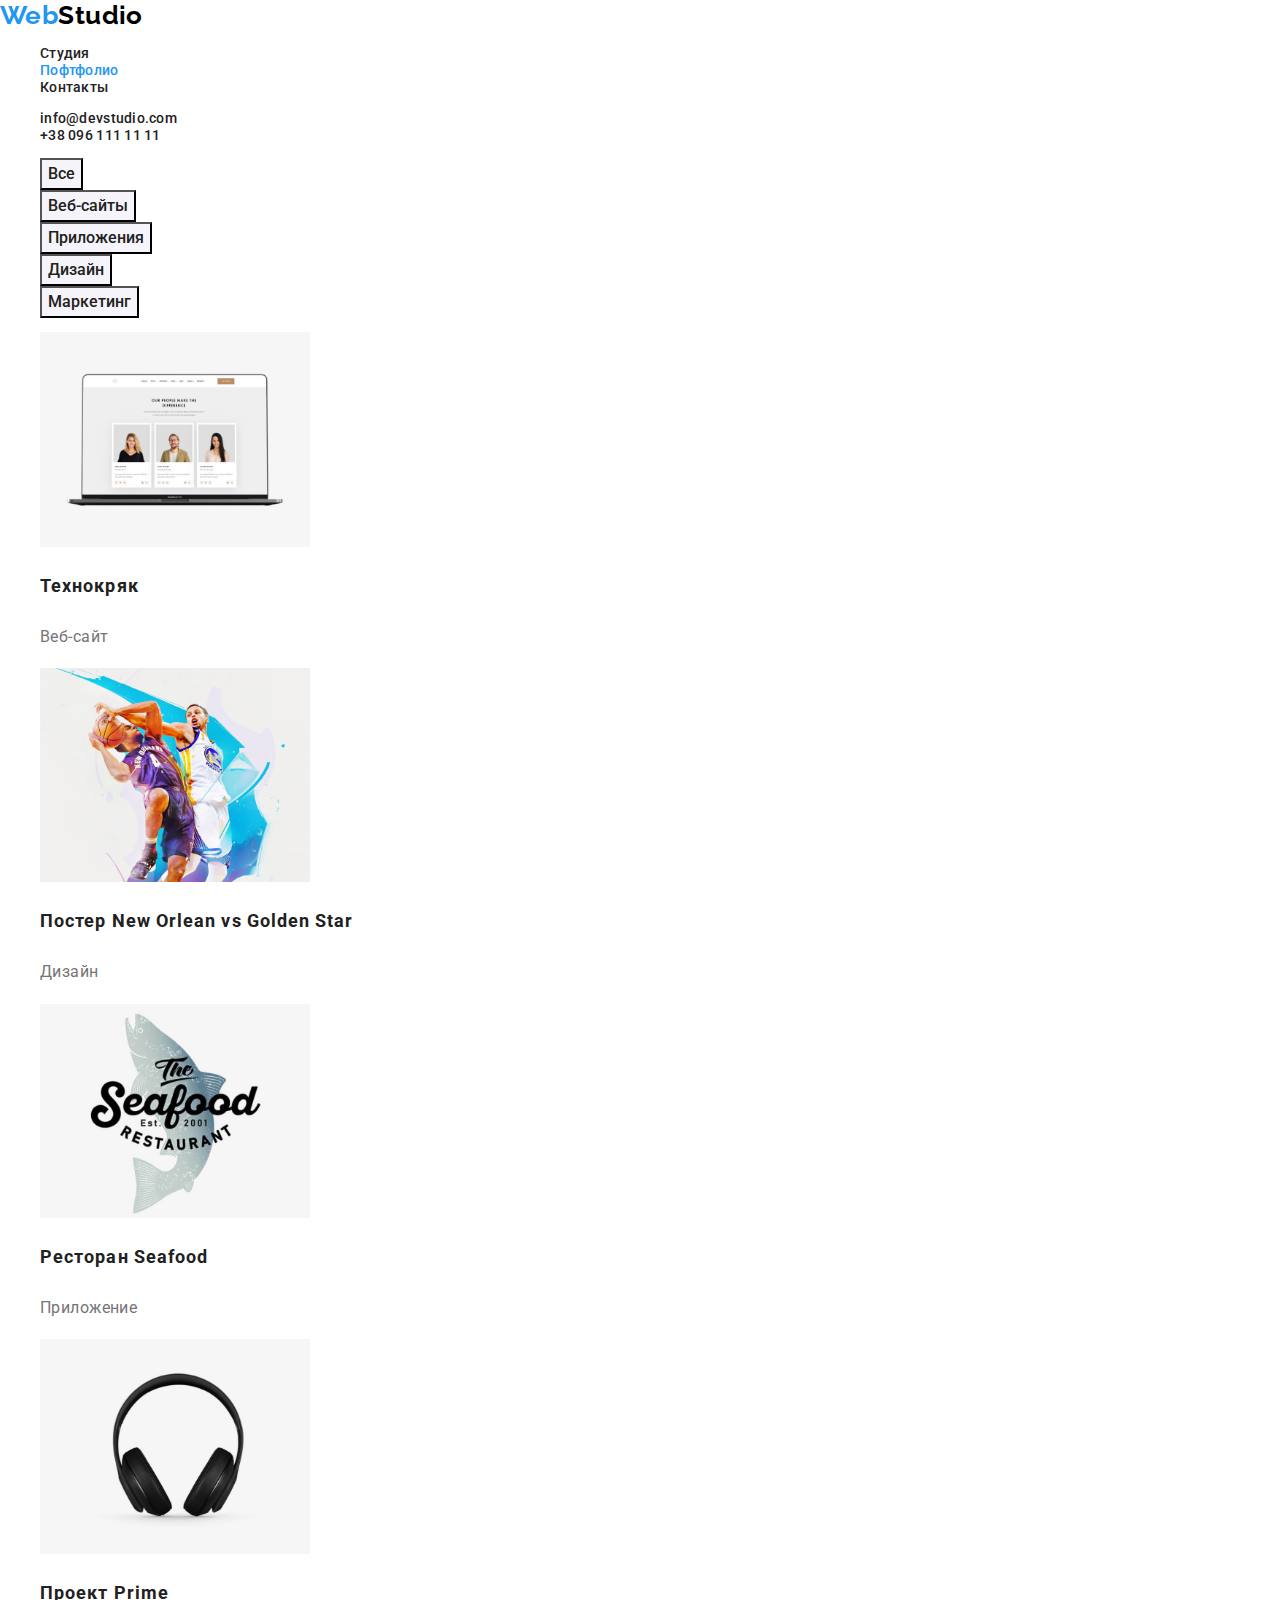
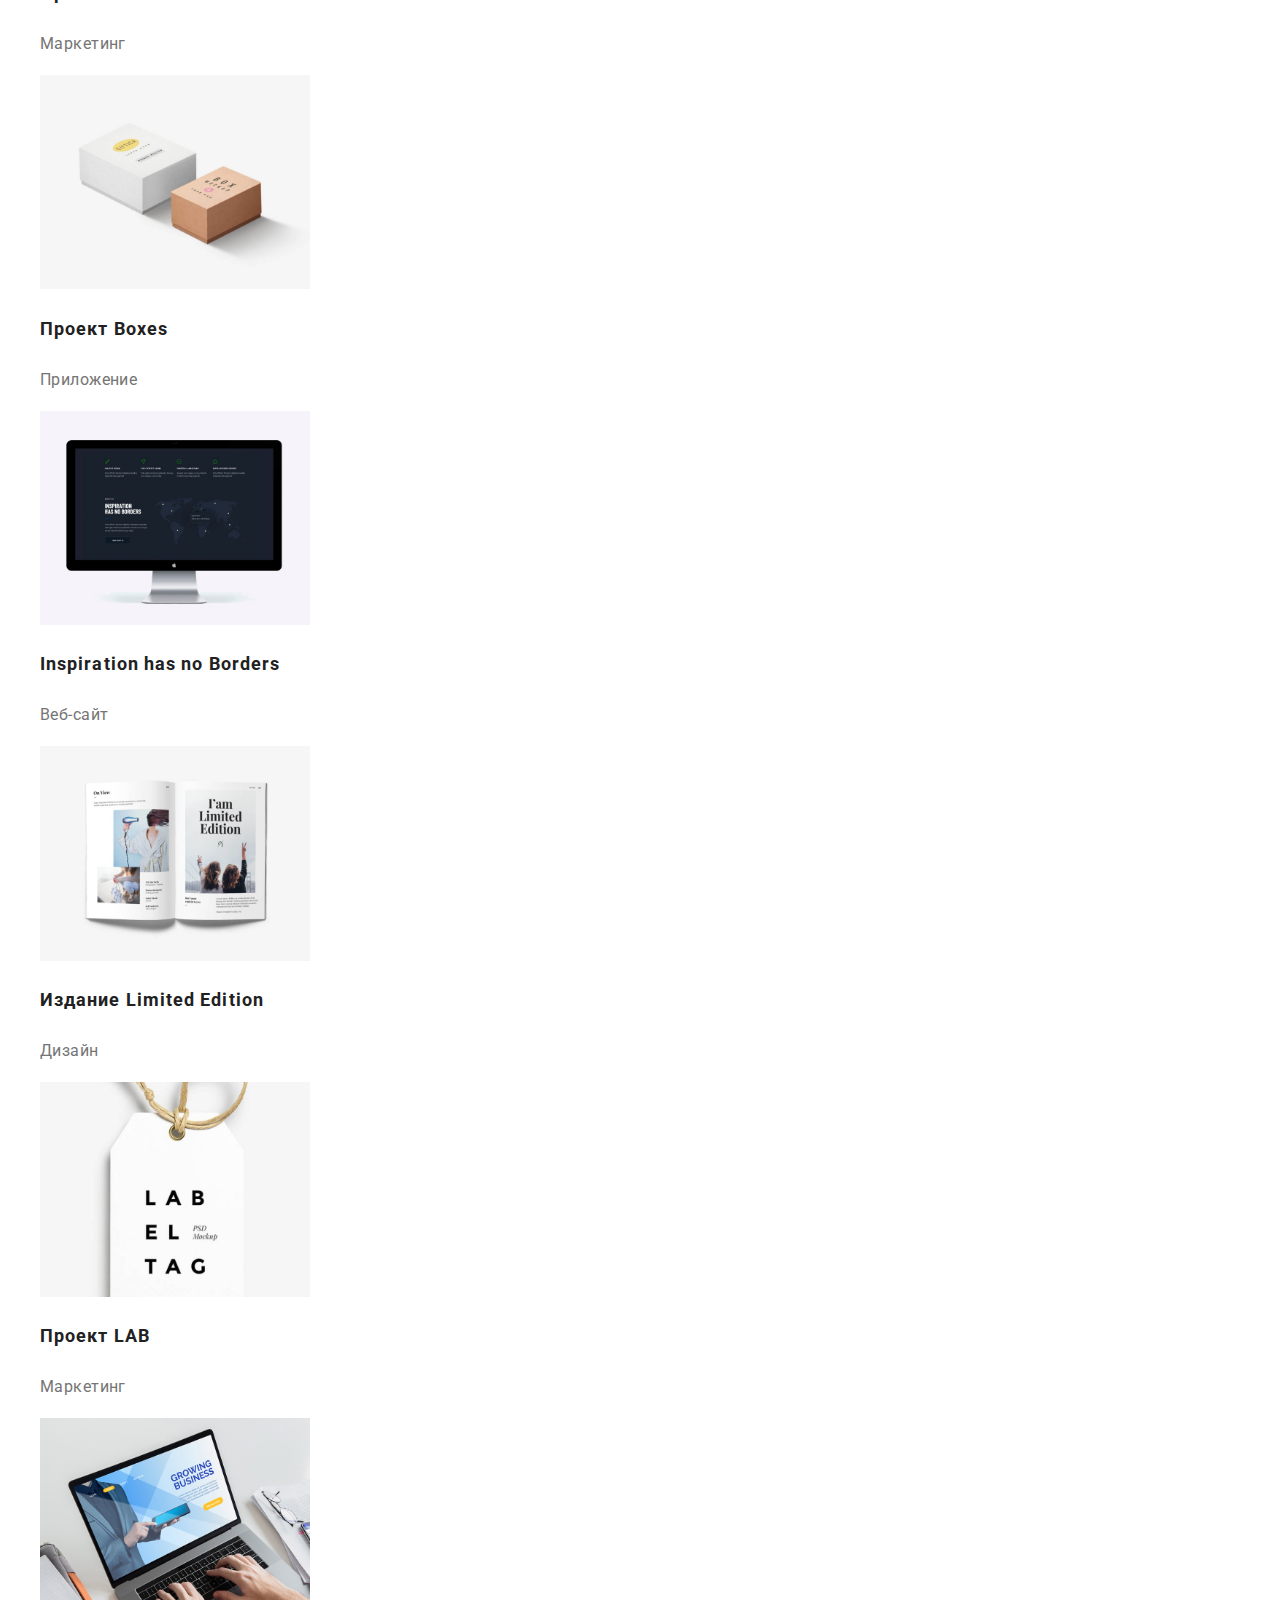
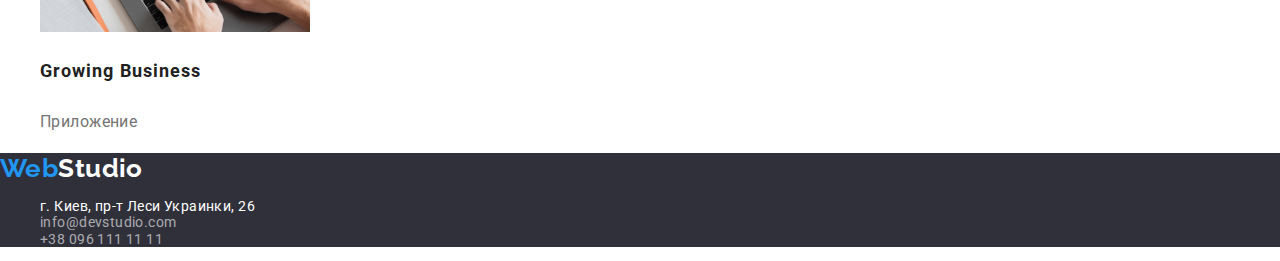
==== portfolio.html @ 6feff88d "Создание нового ДЗ" ====
<!DOCTYPE html>

<html lang="ru">
  <head>
    <meta charset="UTF-8" />
    <meta name="viewport" content="width=device-width, initial-scale=1.0" />
    <title>WebStudio</title>
    <link rel="stylesheet" href="https://cdnjs.cloudflare.com/ajax/libs/modern-normalize/1.0.0/modern-normalize.min.css">
    <link rel="preconnect" href="https://fonts.gstatic.com">
    <link 
      href="https://fonts.googleapis.com/css2?family=Raleway:wght@700&family=Roboto:wght@400;500;700;900&display=swap" 
      rel="stylesheet"
    />
    <link rel="stylesheet" href="./css/styles.css" />
  </head>

  <body>
    <header>
      <nav>
        <a href="./index.html" class="logo">Web<span class="header-logo-end">Studio</span></a>

        <ul class="site-nav list">
          <li><a href="./index.html" class="link">Студия</a></li>
          <li><a href="./portfolio.html" class="link current">Пофтфолио</a></li>
          <li><a href="" class="link">Контакты</a></li>
        </ul>
      </nav>

      <ul class="auth-nav list">
        <li><a href="mailto:info@devstudio.com" class="link">info@devstudio.com</a></li>
        <li><a href="tel:+380961111111" class="link">+38 096 111 11 11</a></li>
      </ul>
    </header>

    <main>
      <section class="portfolio">
        <ul class="list portfolio-nav">
          <li><button>Все</button></li>
          <li><button>Веб-сайты</button></li>
          <li><button>Приложения</button></li>
          <li><button>Дизайн</button></li>
          <li><button>Маркетинг</button></li>
        </ul>
        
        <ul class="list">
          <li>
            <img src="./images/portfolio1.jpg" alt="Сайт на ноутбуке" width="270" />
            <h3>Технокряк</h3>
            <p>Веб-сайт</p>
          </li>
          <li>
            <img src="./images/portfolio2.jpg" alt="Сражение за мяч" width="270" />
            <h3>Постер New Orlean vs Golden Star</h3>
            <p>Дизайн</p>
          </li>
          <li>
            <img src="./images/portfolio3.jpg" alt="Логотип с рыбой" width="270" />
            <h3>Ресторан Seafood</h3>
            <p>Приложение</p>
          </li>
          <li>
            <img src="./images/portfolio4.jpg" alt="Наушники" width="270" />
            <h3>Проект Prime</h3>
            <p>Маркетинг</p>
          </li>
          <li>
            <img src="./images/portfolio5.jpg" alt="Коробки" width="270" />
            <h3>Проект Boxes</h3>
            <p>Приложение</p>
          </li>
          <li>
            <img src="./images/portfolio6.jpg" alt="Изображение на мониторе" width="270" />
            <h3>Inspiration has no Borders</h3>
            <p>Веб-сайт</p>
          </li>
          <li>
            <img src="./images/portfolio7.jpg" alt="Журнал" width="270" />
            <h3>Издание Limited Edition</h3>
            <p>Дизайн</p>
          </li>
          <li>
            <img src="./images/portfolio8.jpg" alt="Модная этикетка" width="270" />
            <h3>Проект LAB</h3>
            <p>Маркетинг</p>
          </li>
          <li>
            <img src="./images/portfolio9.jpg" alt="Руки на ноутбуке" width="270" />
            <h3>Growing Business</h3>
            <p>Приложение</p>
          </li>
        </ul>
      </section>
    </main>

    <footer>
      <a href="./index.html" class="logo">Web<span class="footer-logo-end">Studio</span></a>

      <ul class="list">
        <li><address>г. Киев, пр-т Леси Украинки, 26</address></li>
        <li><a href="mailto:info@devstudio.com" class="link">info@devstudio.com</a></li>
        <li><a href="tel:+380961111111" class="link">+38 096 111 11 11</a></li>
      </ul>
    </footer>
  </body>
</html>
---- css/styles.css ----
/*Main settings*/

:root {
  --primary-text-color: #757575;
  --title-text-color: #212121;
  --accent-color: #2196F3;
  --primary-background-color: #FFFFFF;
  --secondary-background-color: #2F303A;
}

body {
  background-color: var(--primary-background-color);
  color: var(--primary-text-color);
  font-family: Roboto, sans-serif;
  font-size: 14px;
  letter-spacing: 0.03em;
}

h1, h2, h3 {
  color: var(--title-text-color);
  font-weight: bold;
}

h2 {
  font-size: 36px;
  line-height: 1.17;
  text-align: center;
}

.list {
  list-style: none;
}

/*Logo*/

.logo {
  color: var(--accent-color);
  font-family: Raleway;
  font-style: normal;
  font-weight: bold;
  font-size: 26px;
  line-height: 1.19;
  text-decoration: none;
}

.logo > .header-logo-end {
  color: #000000
}

.logo > .footer-logo-end {
  color: var(--primary-background-color);
}

/*Header*/

header {
  font-style: normal;
}

header .link {
  color: var(--title-text-color);
  font-weight: 500;
  line-height: 1.14;
  letter-spacing: 0.02em;
  text-decoration: none;
}

header .link:hover,
header .link:focus {
  color: var(--accent-color);
}

header .link.current {
  color: var(--accent-color);
}

/*Hero*/

.hero {
  background-color: var(--secondary-background-color);
}

.hero > h1 {
  color: var(--primary-background-color);
  font-weight: 900;
  font-size: 44px;
  line-height: 1.36;
  text-align: center;
  letter-spacing: 0.06em;
  text-transform: uppercase;
}

.hero > button {
  color: var(--primary-background-color);
  background-color: var(--accent-color);
  font-size: 16px;
  line-height: 1.88;
  text-align: center;
  letter-spacing: 0.06em;
}

/*Principles*/

.principles h3 {
  font-size: 14px;
  line-height: 1.14;
  text-transform: uppercase;
}

.principles p {
  line-height: 1.71;
}

/*Team*/

.team h3 {
  font-weight: 500;
  font-size: 16px;
  line-height: 1.19;
  text-align: center;
}

.team p {
  font-size: 16px;
  line-height: 1.19;
  text-align: center;
}

/*Footer*/

footer {
  background-color: var(--secondary-background-color);
}

footer address {
  color:var(--primary-background-color);
  font-style: normal;
}

footer .link {
  color: rgba(255, 255, 255, 0.6);
  text-decoration: none;
}

/*Portfolio*/

.portfolio-nav button {
  color: var(--title-text-color);
  background-color: #F5F4FA;
  font-weight: 500;
  font-size: 16px;
  line-height: 1.63;
  text-align: center;
}

.portfolio-nav button:hover,
.portfolio-nav button:focus {
  color: var(--primary-background-color);
  background-color: var(--accent-color);
}

.portfolio h3 {
  font-weight: bold;
  font-size: 18px;
  line-height: 2;
  letter-spacing: 0.06em;
}

.portfolio p {
  font-size: 16px;
  line-height: 1.88;
}
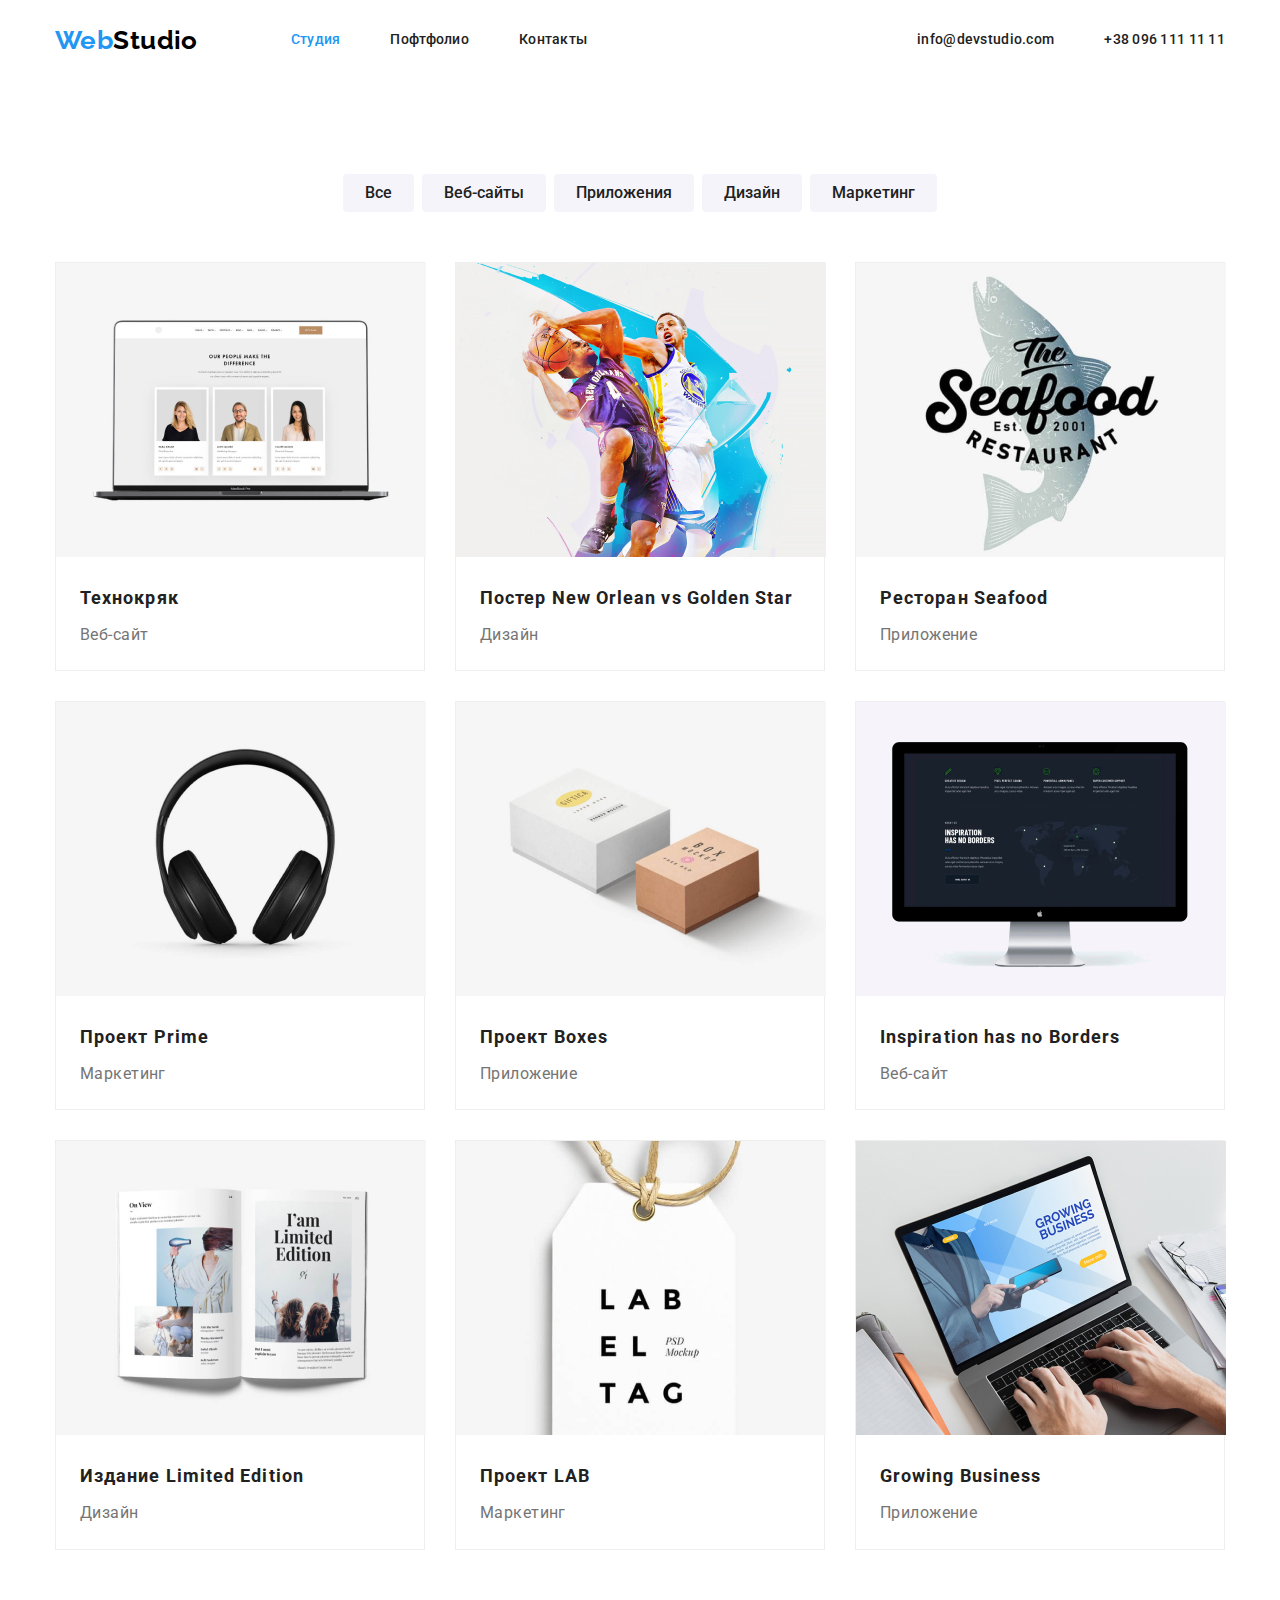
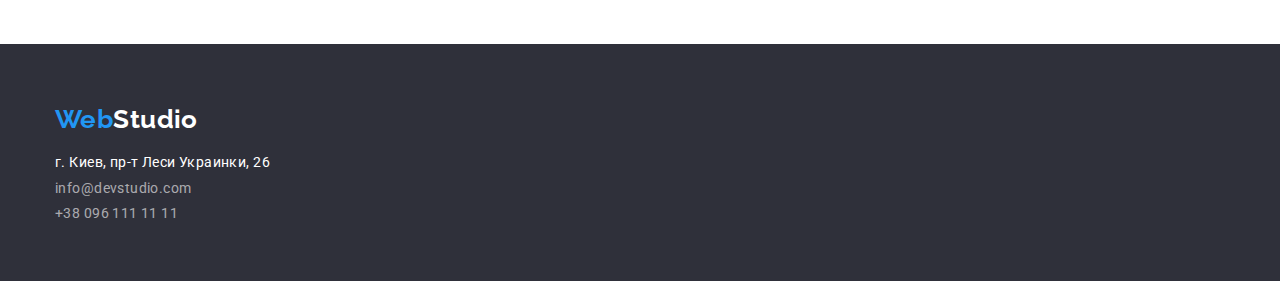
==== commit 08dbd2a0: "Допил домашки" ====
--- a/portfolio.html
+++ b/portfolio.html
@@ -16,75 +16,75 @@
 
   <body>
     <header>
-      <nav>
+      <nav class="container main-nav">
         <a href="./index.html" class="logo">Web<span class="header-logo-end">Studio</span></a>
-
+    
         <ul class="site-nav list">
-          <li><a href="./index.html" class="link">Студия</a></li>
-          <li><a href="./portfolio.html" class="link current">Пофтфолио</a></li>
-          <li><a href="" class="link">Контакты</a></li>
+          <li class="item"><a href="./index.html" class="link current">Студия</a></li>
+          <li class="item"><a href="./portfolio.html" class="link">Пофтфолио</a></li>
+          <li class="item"><a href="" class="link">Контакты</a></li>
+        </ul>
+    
+        <ul class="auth-nav list">
+          <li class="item"><a href="mailto:info@devstudio.com" class="link">info@devstudio.com</a></li>
+          <li class="item"><a href="tel:+380961111111" class="link">+38 096 111 11 11</a></li>
         </ul>
       </nav>
-
-      <ul class="auth-nav list">
-        <li><a href="mailto:info@devstudio.com" class="link">info@devstudio.com</a></li>
-        <li><a href="tel:+380961111111" class="link">+38 096 111 11 11</a></li>
-      </ul>
     </header>
 
     <main>
       <section class="portfolio">
         <ul class="list portfolio-nav">
-          <li><button>Все</button></li>
-          <li><button>Веб-сайты</button></li>
-          <li><button>Приложения</button></li>
-          <li><button>Дизайн</button></li>
-          <li><button>Маркетинг</button></li>
+          <li class="item"><button>Все</button></li>
+          <li class="item"><button>Веб-сайты</button></li>
+          <li class="item"><button>Приложения</button></li>
+          <li class="item"><button>Дизайн</button></li>
+          <li class="item"><button>Маркетинг</button></li>
         </ul>
         
-        <ul class="list">
-          <li>
-            <img src="./images/portfolio1.jpg" alt="Сайт на ноутбуке" width="270" />
+        <ul class="list container portfolio-card">
+          <li class="item">
+            <img src="./images/portfolio1.jpg" alt="Сайт на ноутбуке" width="370" />
             <h3>Технокряк</h3>
             <p>Веб-сайт</p>
           </li>
-          <li>
-            <img src="./images/portfolio2.jpg" alt="Сражение за мяч" width="270" />
+          <li class="item">
+            <img src="./images/portfolio2.jpg" alt="Сражение за мяч" width="370" />
             <h3>Постер New Orlean vs Golden Star</h3>
             <p>Дизайн</p>
           </li>
-          <li>
-            <img src="./images/portfolio3.jpg" alt="Логотип с рыбой" width="270" />
+          <li class="item">
+            <img src="./images/portfolio3.jpg" alt="Логотип с рыбой" width="370" />
             <h3>Ресторан Seafood</h3>
             <p>Приложение</p>
           </li>
-          <li>
-            <img src="./images/portfolio4.jpg" alt="Наушники" width="270" />
+          <li class="item">
+            <img src="./images/portfolio4.jpg" alt="Наушники" width="370" />
             <h3>Проект Prime</h3>
             <p>Маркетинг</p>
           </li>
-          <li>
-            <img src="./images/portfolio5.jpg" alt="Коробки" width="270" />
+          <li class="item">
+            <img src="./images/portfolio5.jpg" alt="Коробки" width="370" />
             <h3>Проект Boxes</h3>
             <p>Приложение</p>
           </li>
-          <li>
-            <img src="./images/portfolio6.jpg" alt="Изображение на мониторе" width="270" />
+          <li class="item">
+            <img src="./images/portfolio6.jpg" alt="Изображение на мониторе" width="370" />
             <h3>Inspiration has no Borders</h3>
             <p>Веб-сайт</p>
           </li>
-          <li>
-            <img src="./images/portfolio7.jpg" alt="Журнал" width="270" />
+          <li class="item">
+            <img src="./images/portfolio7.jpg" alt="Журнал" width="370" />
             <h3>Издание Limited Edition</h3>
             <p>Дизайн</p>
           </li>
-          <li>
-            <img src="./images/portfolio8.jpg" alt="Модная этикетка" width="270" />
+          <li class="item">
+            <img src="./images/portfolio8.jpg" alt="Модная этикетка" width="370" />
             <h3>Проект LAB</h3>
             <p>Маркетинг</p>
           </li>
-          <li>
-            <img src="./images/portfolio9.jpg" alt="Руки на ноутбуке" width="270" />
+          <li class="item">
+            <img src="./images/portfolio9.jpg" alt="Руки на ноутбуке" width="370" />
             <h3>Growing Business</h3>
             <p>Приложение</p>
           </li>
@@ -93,13 +93,17 @@
     </main>
 
     <footer>
-      <a href="./index.html" class="logo">Web<span class="footer-logo-end">Studio</span></a>
-
-      <ul class="list">
-        <li><address>г. Киев, пр-т Леси Украинки, 26</address></li>
-        <li><a href="mailto:info@devstudio.com" class="link">info@devstudio.com</a></li>
-        <li><a href="tel:+380961111111" class="link">+38 096 111 11 11</a></li>
-      </ul>
+      <div class="container footer-block">
+        <a href="./index.html" class="logo">Web<span class="footer-logo-end">Studio</span></a>
+    
+        <ul class="list">
+          <li class="item">
+            <address>г. Киев, пр-т Леси Украинки, 26</address>
+          </li>
+          <li class="item"><a href="mailto:info@devstudio.com" class="link">info@devstudio.com</a></li>
+          <li class="item"><a href="tel:+380961111111" class="link">+38 096 111 11 11</a></li>
+        </ul>
+      </div>
     </footer>
   </body>
 </html>
--- a/css/styles.css
+++ b/css/styles.css
@@ -3,9 +3,9 @@
 :root {
   --primary-text-color: #757575;
   --title-text-color: #212121;
-  --accent-color: #2196F3;
-  --primary-background-color: #FFFFFF;
-  --secondary-background-color: #2F303A;
+  --accent-color: #2196f3;
+  --primary-background-color: #ffffff;
+  --secondary-background-color: #2f303a;
 }
 
 body {
@@ -16,9 +16,18 @@
   letter-spacing: 0.03em;
 }
 
-h1, h2, h3 {
+h1,
+h2,
+h3 {
   color: var(--title-text-color);
   font-weight: bold;
+  margin-top: 0px;
+  margin-bottom: 0px;
+}
+
+p {
+  margin-top: 0px;
+  margin-bottom: 0px;
 }
 
 h2 {
@@ -28,7 +37,28 @@
 }
 
 .list {
+  padding: 0;
+  margin: 0;
   list-style: none;
+}
+
+.visually-hidden {
+  position: absolute;
+  clip: rect(0 0 0 0);
+  width: 1px;
+  height: 1px;
+  margin: -1px;
+}
+
+/*Main container*/
+
+.container {
+  box-sizing: border-box;
+  width: 1200px;
+  padding-left: 15px;
+  padding-right: 15px;
+  margin-left: auto;
+  margin-right: auto;
 }
 
 /*Logo*/
@@ -44,7 +74,7 @@
 }
 
 .logo > .header-logo-end {
-  color: #000000
+  color: #000000;
 }
 
 .logo > .footer-logo-end {
@@ -74,23 +104,67 @@
   color: var(--accent-color);
 }
 
+.main-nav {
+  display: flex;
+  align-items: center;
+}
+
+.main-nav > .site-nav {
+  display: flex;
+  margin-left: 93px;
+}
+
+.site-nav > .item + .item {
+  margin-left: 50px;
+}
+
+.main-nav > .auth-nav {
+  display: flex;
+  margin-left: auto;
+}
+
+.auth-nav > .item + .item {
+  margin-left: 50px;
+}
+
+.main-nav .link {
+  display: inline-block;
+  padding-top: 32px;
+  padding-bottom: 32px;
+}
+
 /*Hero*/
 
 .hero {
   background-color: var(--secondary-background-color);
+  text-align: center;
 }
 
 .hero > h1 {
+  padding-top: 200px;
+  margin-top: 0px;
+  margin-bottom: 0px;
+
   color: var(--primary-background-color);
   font-weight: 900;
   font-size: 44px;
   line-height: 1.36;
-  text-align: center;
   letter-spacing: 0.06em;
   text-transform: uppercase;
 }
 
+button {
+  border-radius: 4px;
+  border: none;
+  cursor: pointer;
+}
+
 .hero > button {
+  margin-top: 30px;
+  margin-bottom: 200px;
+  width: 200px;
+  height: 50px;
+
   color: var(--primary-background-color);
   background-color: var(--accent-color);
   font-size: 16px;
@@ -111,9 +185,51 @@
   line-height: 1.71;
 }
 
+.principles-box {
+  display: flex;
+  padding-top: 94px;
+  padding-bottom: 94px;
+}
+
+.principles-box .item + .item {
+  margin-left: 30px;
+}
+
+.principles-box h3 {
+  padding-bottom: 10px;
+}
+
+/*Our work*/
+
+.our-work-block {
+  display: flex;
+  padding-top: 50px;
+  padding-bottom: 94px;
+}
+
+.our-work-block .item + .item {
+  padding-left: 30px;
+}
+
 /*Team*/
 
+.team {
+  background-color: #f5f4fa;
+}
+
+.team-box {
+  display: flex;
+}
+
+.team h2 {
+  padding-top: 94px;
+  padding-bottom: 50px;
+}
+
 .team h3 {
+  padding-top: 30px;
+  padding-bottom: 10px;
+
   font-weight: 500;
   font-size: 16px;
   line-height: 1.19;
@@ -121,9 +237,24 @@
 }
 
 .team p {
+  padding-bottom: 30px;
+
   font-size: 16px;
   line-height: 1.19;
   text-align: center;
+}
+
+.team-box > .item {
+  margin-bottom: 94px;
+
+  background-color: var(--primary-background-color);
+  box-shadow: 0px 1px 3px rgba(0, 0, 0, 0.12), 0px 1px 1px rgba(0, 0, 0, 0.14),
+    0px 2px 1px rgba(0, 0, 0, 0.2);
+  border-radius: 0px 0px 4px 4px;
+}
+
+.team-box > .item + .item {
+  margin-left: 30px;
 }
 
 /*Footer*/
@@ -132,8 +263,21 @@
   background-color: var(--secondary-background-color);
 }
 
+.footer-block {
+  padding-top: 60px;
+  padding-bottom: 60px;
+}
+
+.footer-block .list {
+  margin-top: 20px;
+}
+
+.footer-block .item + .item {
+  margin-top: 9px;
+}
+
 footer address {
-  color:var(--primary-background-color);
+  color: var(--primary-background-color);
   font-style: normal;
 }
 
@@ -144,23 +288,42 @@
 
 /*Portfolio*/
 
+.portfolio-nav {
+  display: flex;
+  justify-content: center;
+  margin-top: 94px;
+  margin-bottom: 50px;
+}
+
+.portfolio-nav .item + .item {
+  margin-left: 8px;
+}
+
 .portfolio-nav button {
   color: var(--title-text-color);
-  background-color: #F5F4FA;
+  background-color: #f5f4fa;
   font-weight: 500;
   font-size: 16px;
   line-height: 1.63;
   text-align: center;
+
+  padding-top: 6px;
+  padding-bottom: 6px;
+  padding-left: 22px;
+  padding-right: 22px;
+  border-radius: 4px;
 }
 
 .portfolio-nav button:hover,
 .portfolio-nav button:focus {
   color: var(--primary-background-color);
   background-color: var(--accent-color);
+  box-shadow: 0px 3px 1px rgba(0, 0, 0, 0.1), 0px 1px 2px rgba(0, 0, 0, 0.08),
+    0px 2px 2px rgba(0, 0, 0, 0.12);
 }
 
 .portfolio h3 {
-  font-weight: bold;
+  font-weight: 700;
   font-size: 18px;
   line-height: 2;
   letter-spacing: 0.06em;
@@ -169,4 +332,38 @@
 .portfolio p {
   font-size: 16px;
   line-height: 1.88;
-}+}
+
+.portfolio-card {
+  display: flex;
+  flex-wrap: wrap;
+  padding-bottom: 94px;
+}
+
+.portfolio-card > .item {
+  width: 370px;
+  background: var(--primary-background-color);
+  border: 1px solid #eeeeee;
+
+  margin-right: 30px;
+  margin-bottom: 30px;
+}
+
+.portfolio-card h3 {
+  margin-top: 20px;
+  margin-bottom: 4px;
+  margin-left: 24px;
+}
+
+.portfolio-card p {
+  margin-bottom: 20px;
+  margin-left: 24px;
+}
+
+.portfolio-card > .item:nth-child(3n) {
+  margin-right: 0px;
+}
+
+.portfolio-card > .item:nth-last-child(-n + 3) {
+  margin-bottom: 0px;
+}
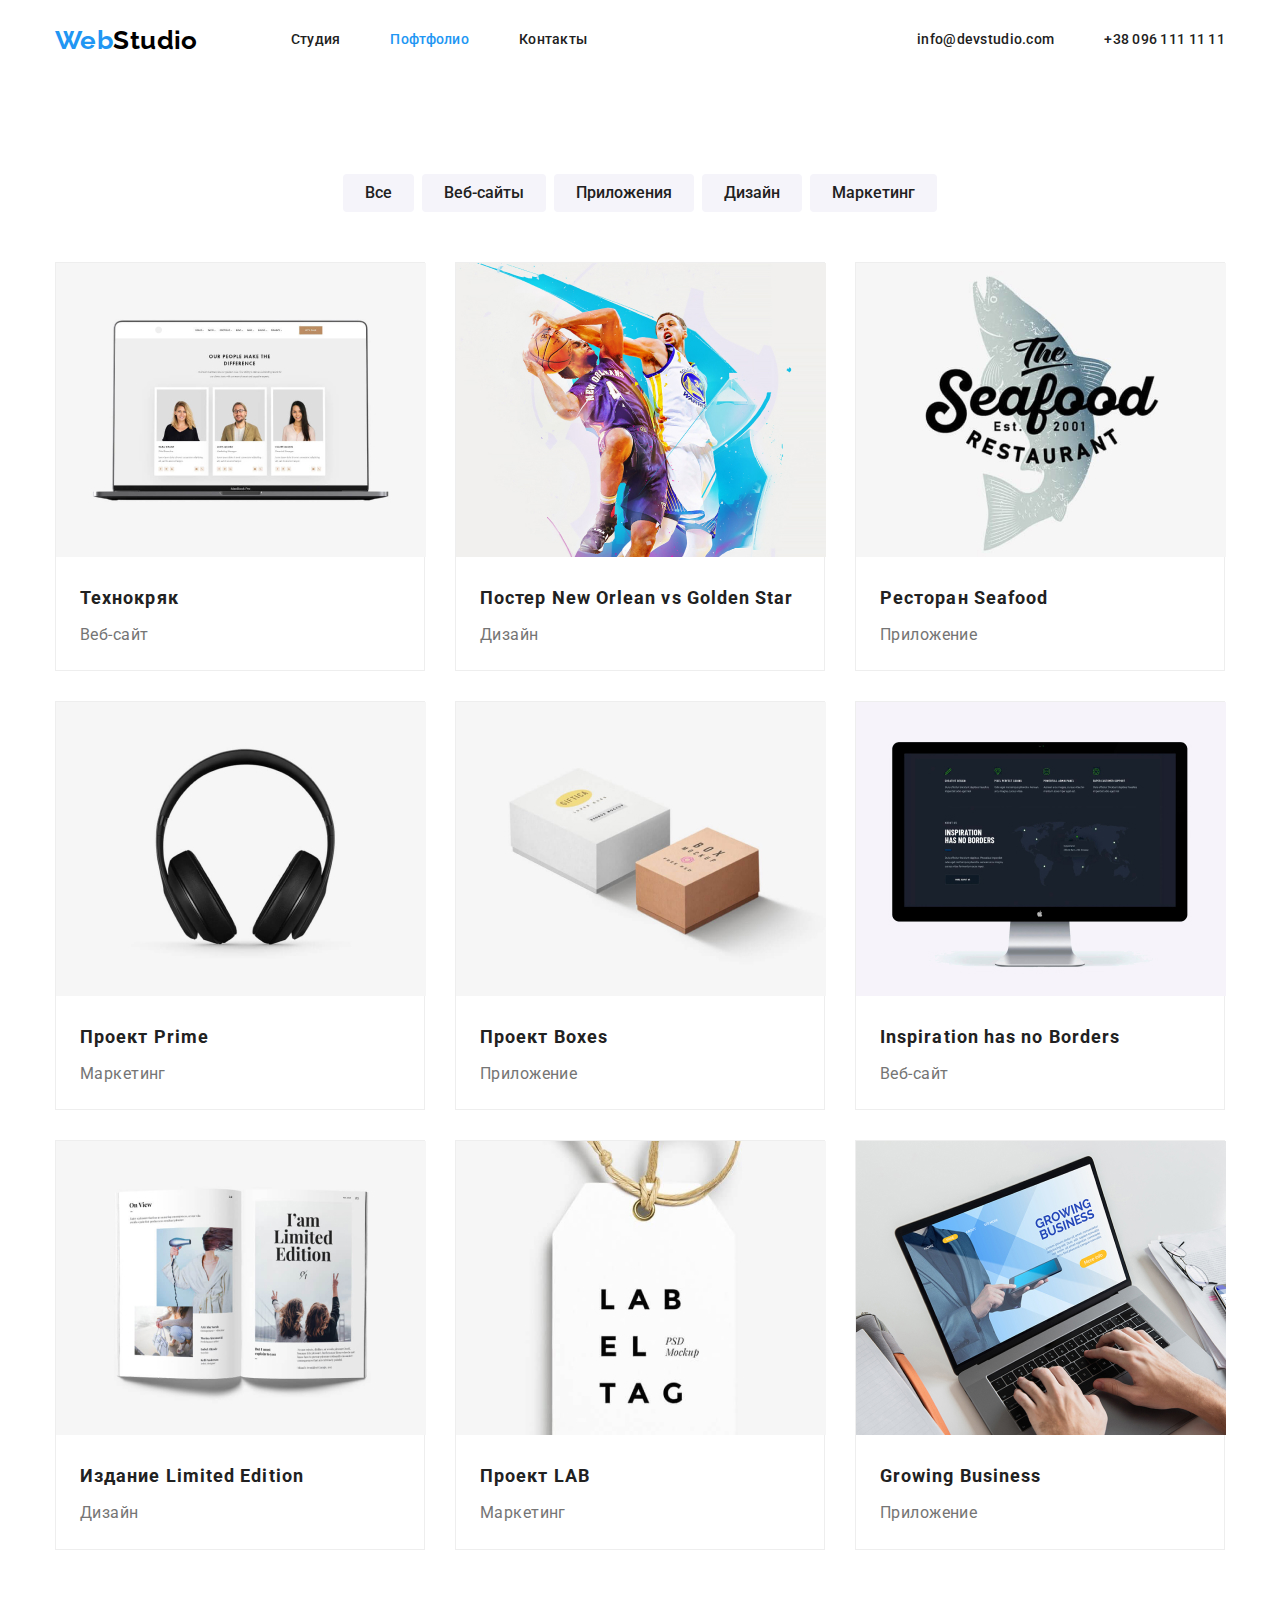
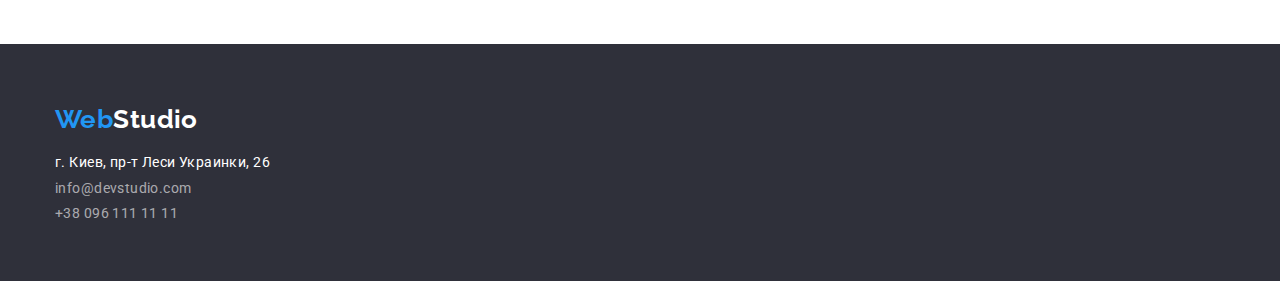
==== commit 57844157: "Update portfolio.html" ====
--- a/portfolio.html
+++ b/portfolio.html
@@ -20,8 +20,8 @@
         <a href="./index.html" class="logo">Web<span class="header-logo-end">Studio</span></a>
     
         <ul class="site-nav list">
-          <li class="item"><a href="./index.html" class="link current">Студия</a></li>
-          <li class="item"><a href="./portfolio.html" class="link">Пофтфолио</a></li>
+          <li class="item"><a href="./index.html" class="link">Студия</a></li>
+          <li class="item"><a href="./portfolio.html" class="link current">Пофтфолио</a></li>
           <li class="item"><a href="" class="link">Контакты</a></li>
         </ul>
     
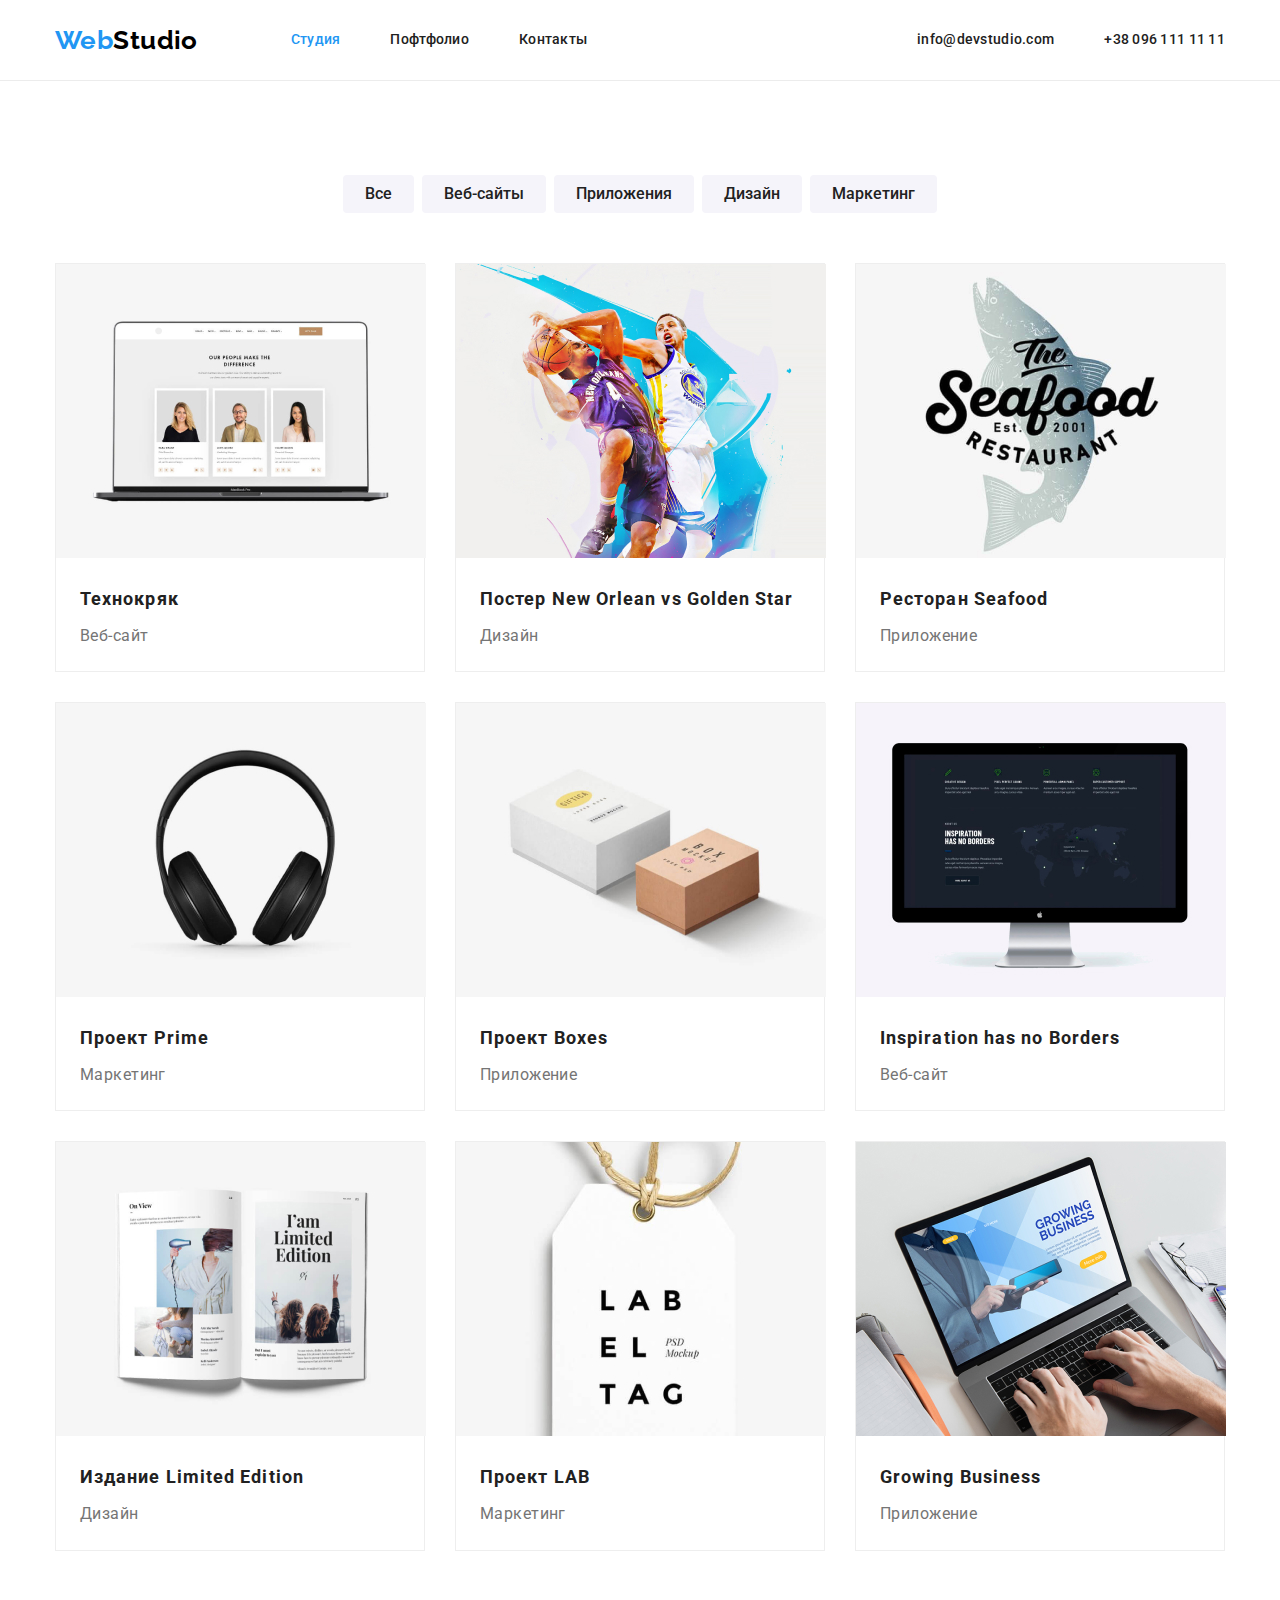
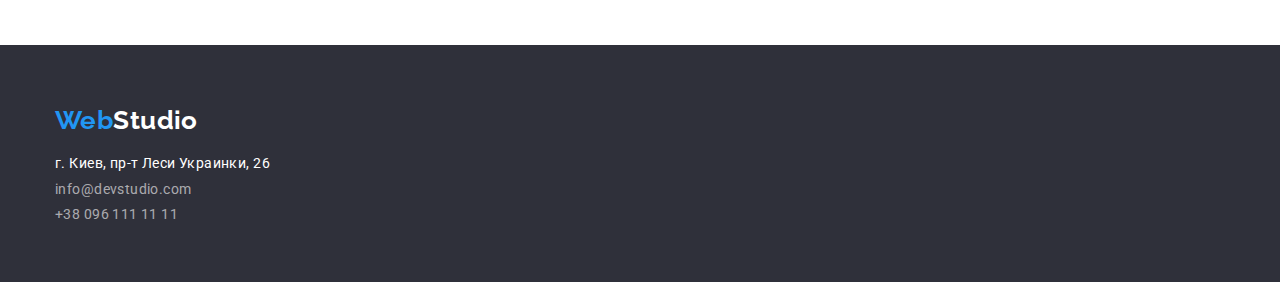
==== commit 9fc632ca: "Исправления ДЗ" ====
--- a/portfolio.html
+++ b/portfolio.html
@@ -20,8 +20,8 @@
         <a href="./index.html" class="logo">Web<span class="header-logo-end">Studio</span></a>
     
         <ul class="site-nav list">
-          <li class="item"><a href="./index.html" class="link">Студия</a></li>
-          <li class="item"><a href="./portfolio.html" class="link current">Пофтфолио</a></li>
+          <li class="item"><a href="./index.html" class="link current">Студия</a></li>
+          <li class="item"><a href="./portfolio.html" class="link">Пофтфолио</a></li>
           <li class="item"><a href="" class="link">Контакты</a></li>
         </ul>
     
@@ -45,48 +45,66 @@
         <ul class="list container portfolio-card">
           <li class="item">
             <img src="./images/portfolio1.jpg" alt="Сайт на ноутбуке" width="370" />
-            <h3>Технокряк</h3>
-            <p>Веб-сайт</p>
+            <div class="card-description">
+              <h3>Технокряк</h3>
+              <p>Веб-сайт</p>
+            </div>
           </li>
           <li class="item">
             <img src="./images/portfolio2.jpg" alt="Сражение за мяч" width="370" />
-            <h3>Постер New Orlean vs Golden Star</h3>
-            <p>Дизайн</p>
+            <div class="card-description">
+              <h3>Постер New Orlean vs Golden Star</h3>
+              <p>Дизайн</p>
+            </div>
           </li>
           <li class="item">
             <img src="./images/portfolio3.jpg" alt="Логотип с рыбой" width="370" />
-            <h3>Ресторан Seafood</h3>
-            <p>Приложение</p>
+            <div class="card-description">
+              <h3>Ресторан Seafood</h3>
+              <p>Приложение</p>
+            </div>
           </li>
           <li class="item">
             <img src="./images/portfolio4.jpg" alt="Наушники" width="370" />
-            <h3>Проект Prime</h3>
-            <p>Маркетинг</p>
+            <div class="card-description">
+              <h3>Проект Prime</h3>
+              <p>Маркетинг</p>
+            </div>
           </li>
           <li class="item">
             <img src="./images/portfolio5.jpg" alt="Коробки" width="370" />
-            <h3>Проект Boxes</h3>
-            <p>Приложение</p>
+            <div class="card-description">
+              <h3>Проект Boxes</h3>
+              <p>Приложение</p>
+            </div>
           </li>
           <li class="item">
             <img src="./images/portfolio6.jpg" alt="Изображение на мониторе" width="370" />
-            <h3>Inspiration has no Borders</h3>
-            <p>Веб-сайт</p>
+            <div class="card-description">
+              <h3>Inspiration has no Borders</h3>
+              <p>Веб-сайт</p>
+            </div>
           </li>
           <li class="item">
             <img src="./images/portfolio7.jpg" alt="Журнал" width="370" />
-            <h3>Издание Limited Edition</h3>
-            <p>Дизайн</p>
+            <div class="card-description">
+              <h3>Издание Limited Edition</h3>
+              <p>Дизайн</p>
+            </div>
           </li>
           <li class="item">
             <img src="./images/portfolio8.jpg" alt="Модная этикетка" width="370" />
-            <h3>Проект LAB</h3>
-            <p>Маркетинг</p>
+            <div class="card-description">
+              <h3>Проект LAB</h3>
+              <p>Маркетинг</p>
+            </div>
           </li>
           <li class="item">
             <img src="./images/portfolio9.jpg" alt="Руки на ноутбуке" width="370" />
-            <h3>Growing Business</h3>
-            <p>Приложение</p>
+            <div class="card-description">
+              <h3>Growing Business</h3>
+              <p>Приложение</p>
+            </div>
           </li>
         </ul>
       </section>
--- a/css/styles.css
+++ b/css/styles.css
@@ -85,6 +85,8 @@
 
 header {
   font-style: normal;
+
+  border-bottom: 1px solid #ececec;
 }
 
 header .link {
@@ -138,11 +140,12 @@
 .hero {
   background-color: var(--secondary-background-color);
   text-align: center;
+
+  padding-top: 200px;
+  padding-bottom: 200px;
 }
 
 .hero > h1 {
-  padding-top: 200px;
-  margin-top: 0px;
   margin-bottom: 0px;
 
   color: var(--primary-background-color);
@@ -161,7 +164,6 @@
 
 .hero > button {
   margin-top: 30px;
-  margin-bottom: 200px;
   width: 200px;
   height: 50px;
 
@@ -174,6 +176,11 @@
 }
 
 /*Principles*/
+
+.principles {
+  padding-top: 94px;
+  padding-bottom: 94px;
+}
 
 .principles h3 {
   font-size: 14px;
@@ -187,42 +194,44 @@
 
 .principles-box {
   display: flex;
+}
+
+.principles-box .item + .item {
+  margin-left: 30px;
+}
+
+.principles-box h3 {
+  margin-bottom: 10px;
+}
+
+/*Our work*/
+
+.our-work {
+  padding-bottom: 94px;
+}
+
+.our-work-block {
+  display: flex;
+  padding-top: 50px;
+}
+
+.our-work-block .item + .item {
+  padding-left: 30px;
+}
+
+/*Team*/
+
+.team {
+  background-color: #f5f4fa;
   padding-top: 94px;
   padding-bottom: 94px;
 }
 
-.principles-box .item + .item {
-  margin-left: 30px;
-}
-
-.principles-box h3 {
-  padding-bottom: 10px;
-}
-
-/*Our work*/
-
-.our-work-block {
-  display: flex;
-  padding-top: 50px;
-  padding-bottom: 94px;
-}
-
-.our-work-block .item + .item {
-  padding-left: 30px;
-}
-
-/*Team*/
-
-.team {
-  background-color: #f5f4fa;
-}
-
 .team-box {
   display: flex;
 }
 
 .team h2 {
-  padding-top: 94px;
   padding-bottom: 50px;
 }
 
@@ -245,8 +254,6 @@
 }
 
 .team-box > .item {
-  margin-bottom: 94px;
-
   background-color: var(--primary-background-color);
   box-shadow: 0px 1px 3px rgba(0, 0, 0, 0.12), 0px 1px 1px rgba(0, 0, 0, 0.14),
     0px 2px 1px rgba(0, 0, 0, 0.2);
@@ -261,9 +268,6 @@
 
 footer {
   background-color: var(--secondary-background-color);
-}
-
-.footer-block {
   padding-top: 60px;
   padding-bottom: 60px;
 }
@@ -288,10 +292,14 @@
 
 /*Portfolio*/
 
+.portfolio {
+  padding-top: 94px;
+  padding-bottom: 94px;
+}
+
 .portfolio-nav {
   display: flex;
   justify-content: center;
-  margin-top: 94px;
   margin-bottom: 50px;
 }
 
@@ -337,7 +345,6 @@
 .portfolio-card {
   display: flex;
   flex-wrap: wrap;
-  padding-bottom: 94px;
 }
 
 .portfolio-card > .item {
@@ -349,15 +356,15 @@
   margin-bottom: 30px;
 }
 
-.portfolio-card h3 {
+.card-description {
   margin-top: 20px;
-  margin-bottom: 4px;
-  margin-left: 24px;
-}
-
-.portfolio-card p {
   margin-bottom: 20px;
   margin-left: 24px;
+  margin-right: 24px;
+}
+
+.portfolio-card h3 {
+  margin-bottom: 4px;
 }
 
 .portfolio-card > .item:nth-child(3n) {
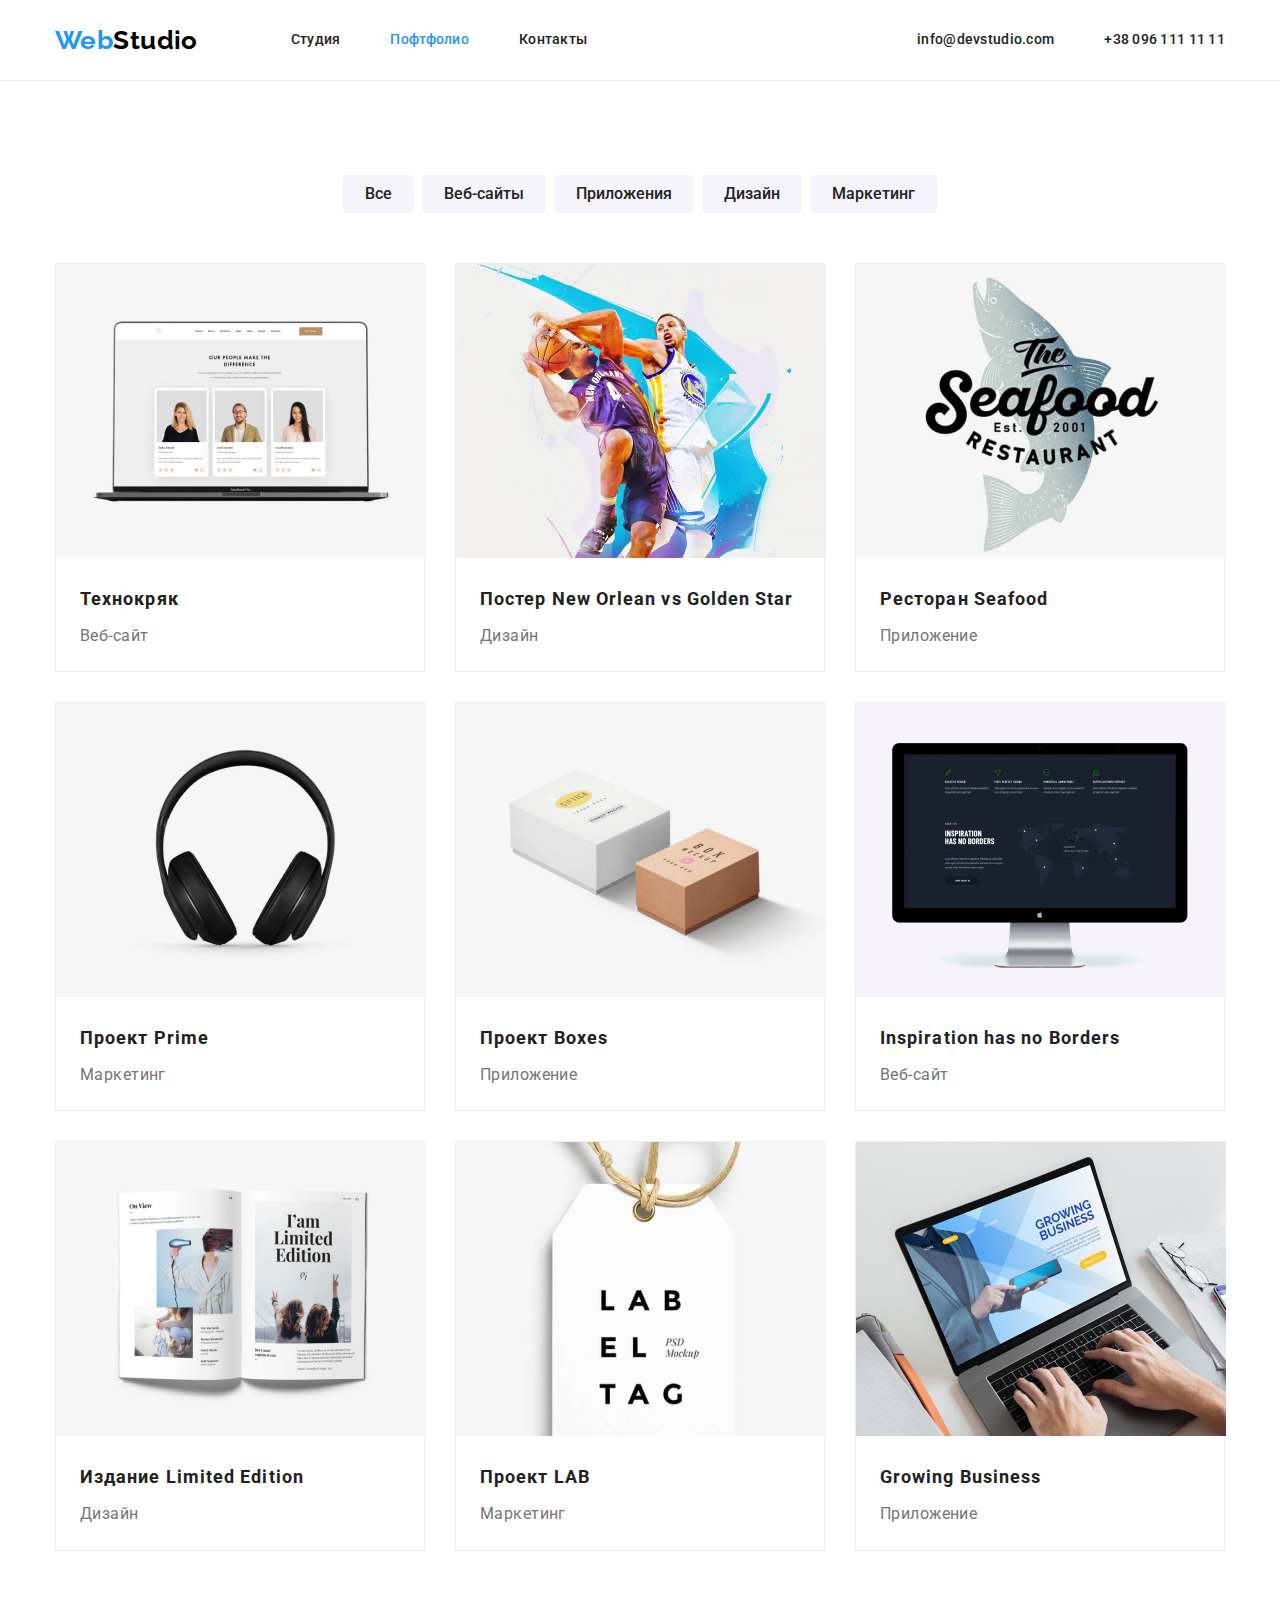
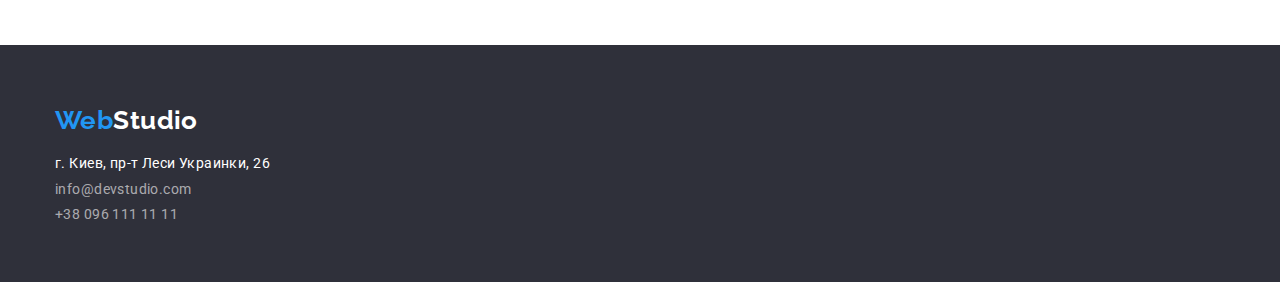
==== commit d2e60bb5: "Merge branch 'main' of https://github.com/dbeshchuk/goit-markup-hw-03 into main" ====
--- a/portfolio.html
+++ b/portfolio.html
@@ -20,8 +20,8 @@
         <a href="./index.html" class="logo">Web<span class="header-logo-end">Studio</span></a>
     
         <ul class="site-nav list">
-          <li class="item"><a href="./index.html" class="link current">Студия</a></li>
-          <li class="item"><a href="./portfolio.html" class="link">Пофтфолио</a></li>
+          <li class="item"><a href="./index.html" class="link">Студия</a></li>
+          <li class="item"><a href="./portfolio.html" class="link current">Пофтфолио</a></li>
           <li class="item"><a href="" class="link">Контакты</a></li>
         </ul>
     
